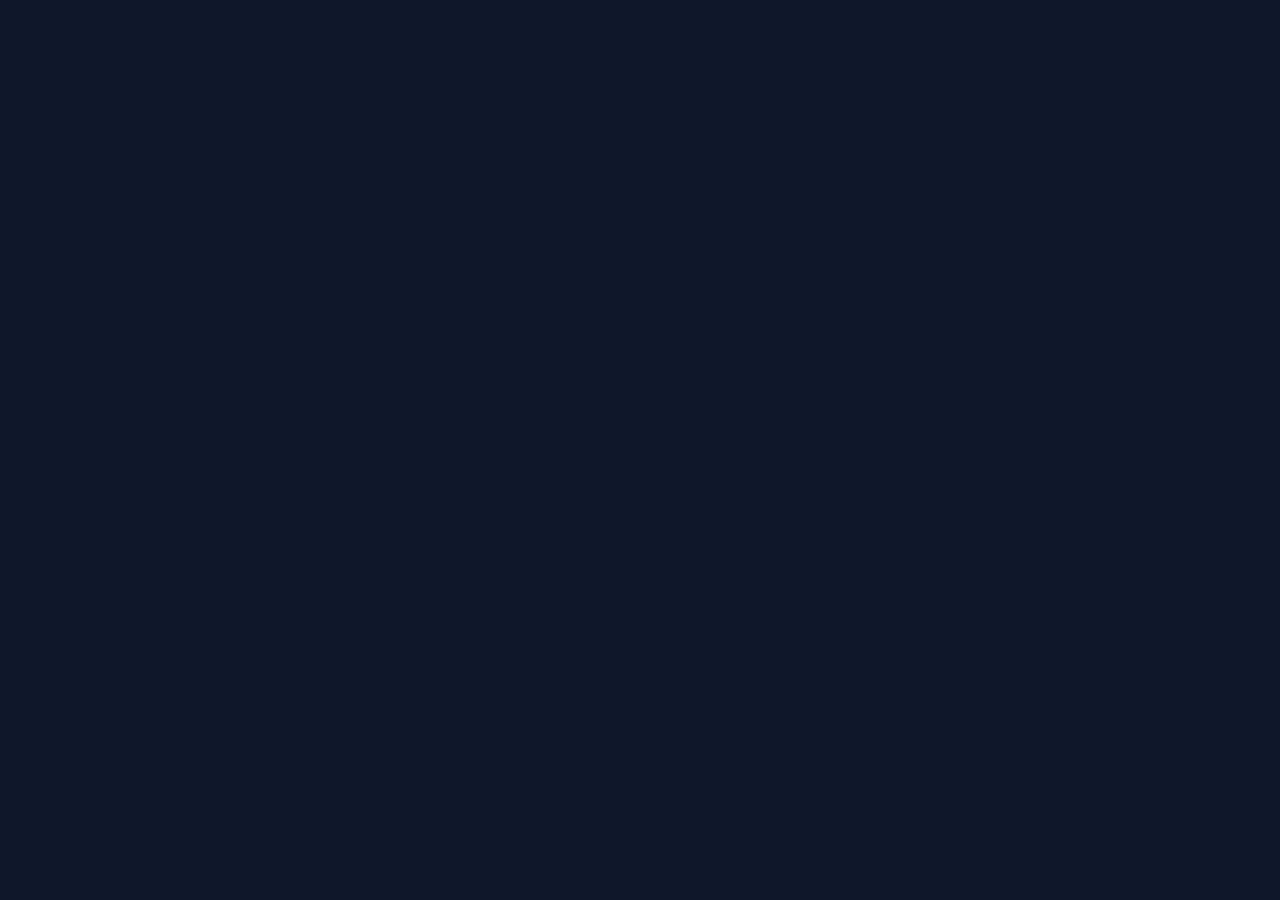
==== portal-noticias/index.html @ 81f73ae1 "organizando assets e fonts" ====
<!doctype html>
<html lang="pt-br">
  <head>
    <link
      rel="preconnect"
      href="https://fonts.googleapis.com"
    />
    <link
      rel="preconnect"
      href="https://fonts.gstatic.com"
      crossorigin
    />

    <meta charset="UTF-8" />
    <meta
      name="viewport"
      content="width=device-width, initial-scale=1.0"
    />
    <title>Portal de notícias</title>
    <link
      rel="stylesheet"
      href="styles/index.css"
    />

    <link
      href="https://fonts.googleapis.com/css2?family=Archivo:ital,wght@0,100..900;1,100..900&display=swap"
      rel="stylesheet"
    />
  </head>

  <body>
    
  </body>
</html>
---- portal-noticias/styles/index.css ----
@import url(global.css);
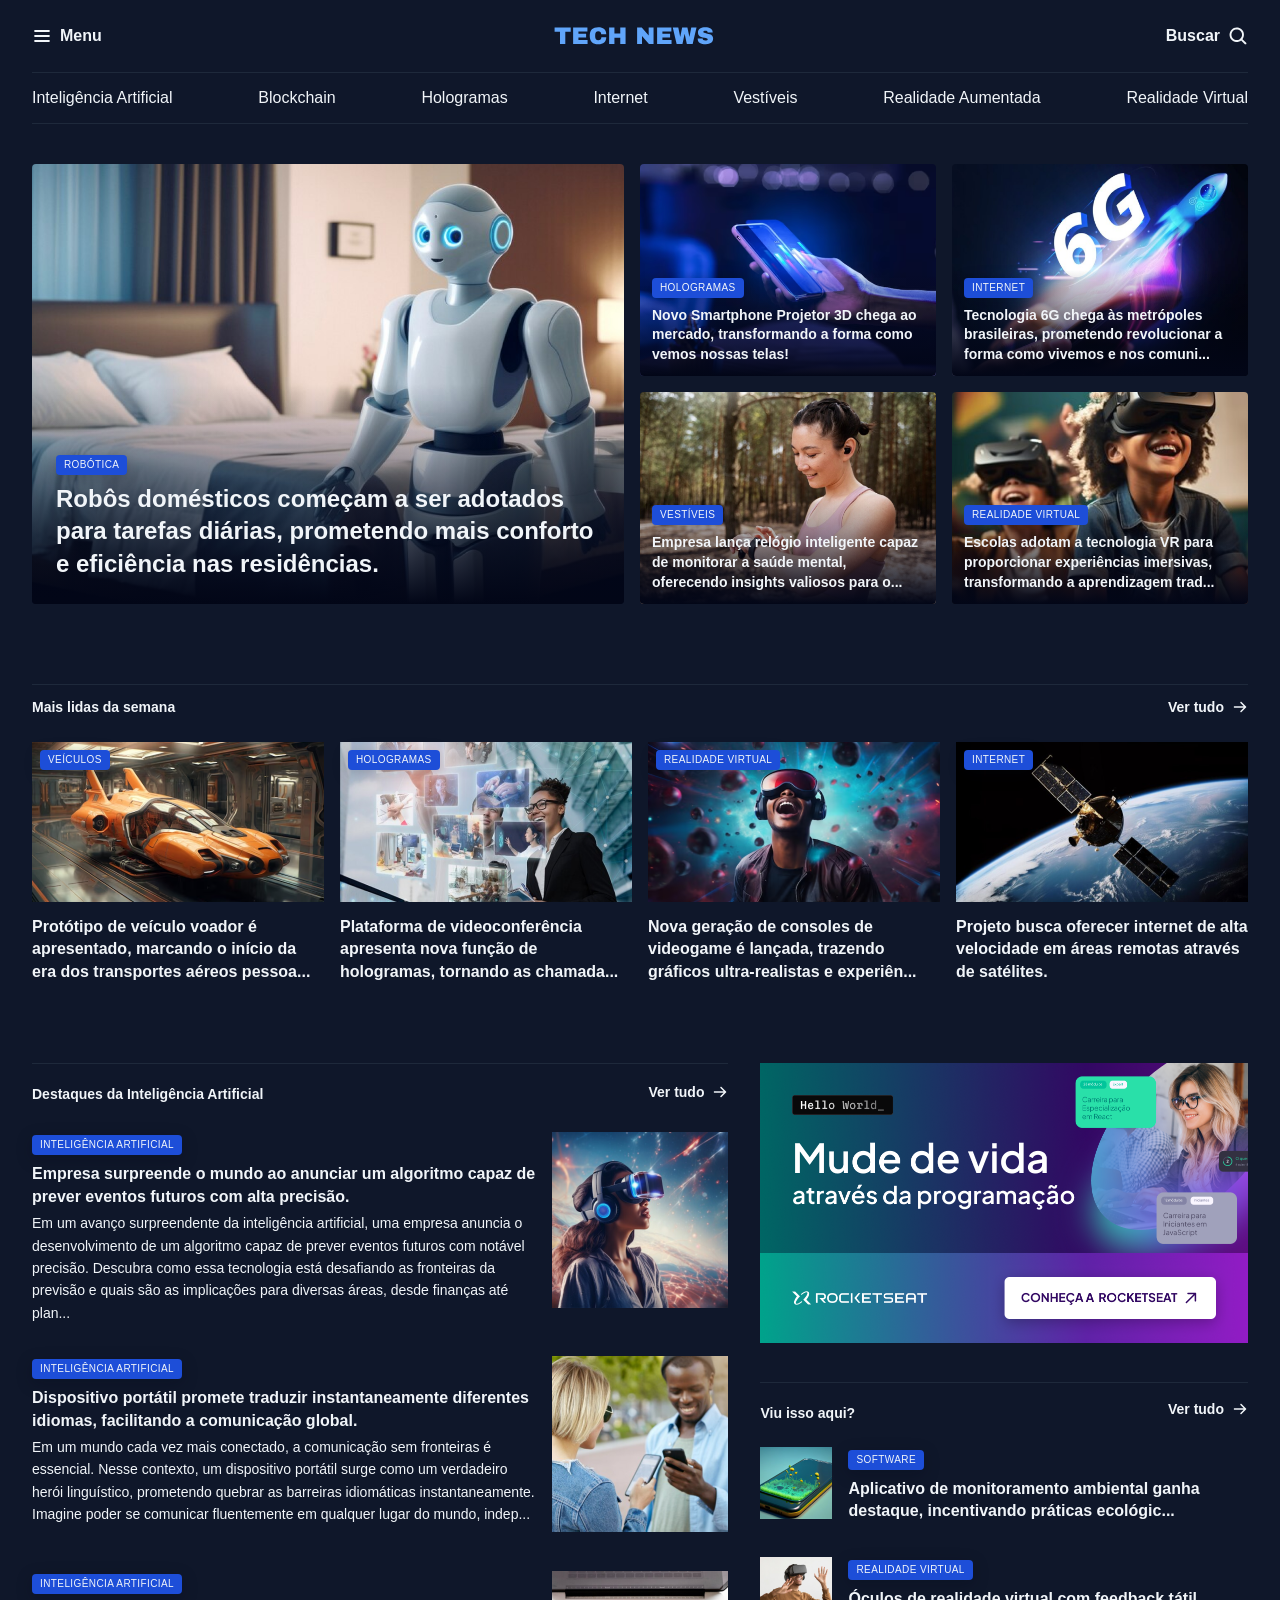
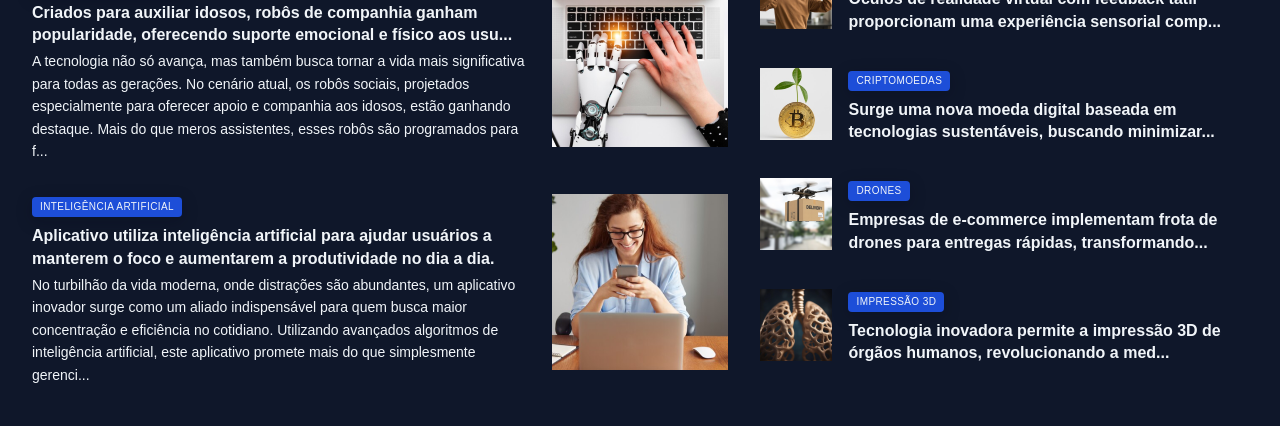
==== commit ebc05457: "estilizacao, secao e customizacao" ====
--- a/portal-noticias/index.html
+++ b/portal-noticias/index.html
@@ -1,5 +1,5 @@
 <!doctype html>
-<html lang="pt-br">
+<html lang="pt-BR">
   <head>
     <link
       rel="preconnect"
@@ -29,6 +29,385 @@
   </head>
 
   <body>
-    
+    <header class="container">
+      <nav
+        id="primary"
+        class="grid grid-flow-col"
+      >
+        <div>
+          <img
+            src="assets/icons/List.svg"
+            alt="ícone de menu"
+          />
+          <strong>Menu</strong>
+        </div>
+
+        <div>
+          <img
+            src="assets/Logo.svg"
+            alt="TechNews logo"
+          />
+        </div>
+
+        <div>
+          <strong>Buscar</strong>
+          <img
+            src="assets/icons/MagnifyingGlass.svg"
+            alt="ícone de lupa para pesquisa"
+          />
+        </div>
+      </nav>
+      <nav
+        id="secondary"
+        class="grid grid-flow-col"
+      >
+        <a href="#">Inteligência Artificial</a>
+        <a href="#">Blockchain</a>
+        <a href="#">Hologramas</a>
+        <a href="#">Internet</a>
+        <a href="#">Vestíveis</a>
+        <a href="#">Realidade Aumentada</a>
+        <a href="#">Realidade Virtual</a>
+      </nav>
+    </header>
+
+    <main class="grid container">
+      <section
+        id="featured"
+        class="grid grid-flow-col gap-16"
+      >
+        <figure class="card">
+          <img
+            src="assets/images/Image 01.png"
+            alt="Robôs domésticos começam a ser adotados para tarefas diárias, prometendo mais conforto e
+                eficiência nas residências."
+          />
+
+          <figcaption>
+            <span class="content-tag">robótica</span>
+            <h2 class="text-2xl">
+              Robôs domésticos começam a ser adotados para tarefas diárias, prometendo mais conforto e eficiência nas
+              residências.
+            </h2>
+          </figcaption>
+        </figure>
+
+        <div class="grid grid-cols-2 gap-16">
+          <figure class="card">
+            <img
+              src="assets/images/Image 02.png"
+              alt="Novo Smartphone Projetor 3D chega ao mercado, transformando a forma como vemos nossas telas!"
+            />
+
+            <figcaption>
+              <span class="content-tag">hologramas</span>
+              <h2 class="text-lg">
+                Novo Smartphone Projetor 3D chega ao mercado, transformando a forma como vemos nossas telas!
+              </h2>
+            </figcaption>
+          </figure>
+
+          <figure class="card">
+            <img
+              src="assets/images/Image 03.png"
+              alt="Tecnologia 6G chega às metrópoles brasileiras, prometendo revolucionar a forma como vivemos e nos comunicamos."
+            />
+
+            <figcaption>
+              <span class="content-tag">internet</span>
+              <h2 class="text-lg">
+                Tecnologia 6G chega às metrópoles brasileiras, prometendo revolucionar a forma como vivemos e nos
+                comuni...
+              </h2>
+            </figcaption>
+          </figure>
+
+          <figure class="card">
+            <img
+              src="assets/images/Image 04.png"
+              alt="Empresa lança relógio inteligente capaz de monitorar a saúde mental, oferecendo insights valiosos para o bem-estar pessoal."
+            />
+
+            <figcaption>
+              <span class="content-tag">vestíveis</span>
+              <h2 class="text-lg">
+                Empresa lança relógio inteligente capaz de monitorar a saúde mental, oferecendo insights valiosos para
+                o...
+              </h2>
+            </figcaption>
+          </figure>
+
+          <figure class="card">
+            <img
+              src="assets/images/Image 05.png"
+              alt="Escolas adotam a tecnologia VR para proporcionar experiências imersivas, transformando a aprendizagem tradicional."
+            />
+
+            <figcaption>
+              <span class="content-tag">realidade virtual</span>
+              <h2 class="text-lg">
+                Escolas adotam a tecnologia VR para proporcionar experiências imersivas, transformando a aprendizagem
+                trad...
+              </h2>
+            </figcaption>
+          </figure>
+        </div>
+      </section>
+
+      <section id="weekly">
+        <header class="grid grid-flow-col">
+          <h3>Mais lidas da semana</h3>
+          <a
+            href="#"
+            class="grid grid-flow-col"
+          >
+            <strong>Ver tudo</strong>
+            <span></span>
+          </a>
+        </header>
+
+        <div class="grid gap-16">
+          <figure>
+            <span class="content-tag">veículos</span>
+            <img
+              src="assets/images/Image 06.png"
+              alt=""
+            />
+            <p>Protótipo de veículo voador é apresentado, marcando o início da era dos transportes aéreos pessoa...</p>
+          </figure>
+
+          <figure>
+            <span class="content-tag">hologramas</span>
+            <img
+              src="assets/images/Image 07.png"
+              alt=""
+            />
+            <p>Plataforma de videoconferência apresenta nova função de hologramas, tornando as chamada...</p>
+          </figure>
+
+          <figure>
+            <span class="content-tag">realidade virtual</span>
+            <img
+              src="assets/images/Image 08.png"
+              alt=""
+            />
+            <p>Nova geração de consoles de videogame é lançada, trazendo gráficos ultra-realistas e experiên...</p>
+          </figure>
+
+          <figure>
+            <span class="content-tag">internet</span>
+            <img
+              src="assets/images/Image 09.png"
+              alt=""
+            />
+            <p>Projeto busca oferecer internet de alta velocidade em áreas remotas através de satélites.</p>
+          </figure>
+        </div>
+      </section>
+
+      <section id="ai">
+        <header class="grid grid-flow-col">
+          <h3>Destaques da Inteligência Artificial</h3>
+          <a
+            href="#"
+            class="grid grid-flow-col"
+          >
+            <strong>Ver tudo</strong>
+            <span></span>
+          </a>
+        </header>
+
+        <div class="grid gap-32">
+          <article class="grid grid-flow-col gap-16">
+            <div>
+              <span class="content-tag">Inteligência Artificial</span>
+              <h3 class="text-xl">
+                Empresa surpreende o mundo ao anunciar um algoritmo capaz de prever eventos futuros com alta precisão.
+              </h3>
+              <p class="text-sm">
+                Em um avanço surpreendente da inteligência artificial, uma empresa anuncia o desenvolvimento de um
+                algoritmo capaz de prever eventos futuros com notável precisão. Descubra como essa tecnologia está
+                desafiando as fronteiras da previsão e quais são as implicações para diversas áreas, desde finanças até
+                plan...
+              </p>
+            </div>
+            <div>
+              <img
+                src="assets/images/Image 10.png"
+                alt=""
+              />
+            </div>
+          </article>
+
+          <article class="grid grid-flow-col gap-16">
+            <div>
+              <span class="content-tag">Inteligência Artificial</span>
+              <h3 class="text-xl">
+                Dispositivo portátil promete traduzir instantaneamente diferentes idiomas, facilitando a comunicação
+                global.
+              </h3>
+              <p class="text-sm">
+                Em um mundo cada vez mais conectado, a comunicação sem fronteiras é essencial. Nesse contexto, um
+                dispositivo portátil surge como um verdadeiro herói linguístico, prometendo quebrar as barreiras
+                idiomáticas instantaneamente. Imagine poder se comunicar fluentemente em qualquer lugar do mundo,
+                indep...
+              </p>
+            </div>
+            <div>
+              <img
+                src="assets/images/Image 11.png"
+                alt=""
+              />
+            </div>
+          </article>
+
+          <article class="grid grid-flow-col gap-16">
+            <div>
+              <span class="content-tag">Inteligência Artificial</span>
+              <h3 class="text-xl">
+                Criados para auxiliar idosos, robôs de companhia ganham popularidade, oferecendo suporte emocional e
+                físico aos usu...
+              </h3>
+              <p class="text-sm">
+                A tecnologia não só avança, mas também busca tornar a vida mais significativa para todas as gerações. No
+                cenário atual, os robôs sociais, projetados especialmente para oferecer apoio e companhia aos idosos,
+                estão ganhando destaque. Mais do que meros assistentes, esses robôs são programados para f...
+              </p>
+            </div>
+            <div>
+              <img
+                src="assets/images/Image 12.png"
+                alt=""
+              />
+            </div>
+          </article>
+
+          <article class="grid grid-flow-col gap-16">
+            <div>
+              <span class="content-tag">Inteligência Artificial</span>
+              <h3 class="text-xl">
+                Aplicativo utiliza inteligência artificial para ajudar usuários a manterem o foco e aumentarem a
+                produtividade no dia a dia.
+              </h3>
+              <p class="text-sm">
+                No turbilhão da vida moderna, onde distrações são abundantes, um aplicativo inovador surge como um
+                aliado indispensável para quem busca maior concentração e eficiência no cotidiano. Utilizando avançados
+                algoritmos de inteligência artificial, este aplicativo promete mais do que simplesmente gerenci...
+              </p>
+            </div>
+            <div>
+              <img
+                src="assets/images/Image 13.png"
+                alt=""
+              />
+            </div>
+          </article>
+        </div>
+      </section>
+
+      <aside>
+        <div id="ads">
+          <img
+            src="assets/Ads.png"
+            alt=""
+          />
+        </div>
+
+        <section id="more">
+          <header class="grid grid-flow-col">
+            <h3>Viu isso aqui?</h3>
+            <a
+              href="#"
+              class="grid grid-flow-col"
+            >
+              <strong>Ver tudo</strong>
+              <span></span>
+            </a>
+          </header>
+
+          <div class="grid gap-32">
+            <article class="grid grid-flow-col gap-16">
+              <div>
+                <img
+                  src="assets/images/Image 14.png"
+                  alt="Aplicativo de monitoramento ambiental ganha destaque, incentivando práticas ecológicas e promovendo a conscientização."
+                />
+              </div>
+
+              <div>
+                <span class="content-tag">Software</span>
+                <h3 class="text-xl">
+                  Aplicativo de monitoramento ambiental ganha destaque, incentivando práticas ecológic...
+                </h3>
+              </div>
+            </article>
+
+            <article class="grid grid-flow-col gap-16">
+              <div>
+                <img
+                  src="assets/images/Image 15.png"
+                  alt="Óculos de realidade virtual com feedback tátil proporcionam uma experiência sensorial completa, imergindo usuários em ambientes digitais."
+                />
+              </div>
+
+              <div>
+                <span class="content-tag">Realidade virtual</span>
+                <h3 class="text-xl">
+                  Óculos de realidade virtual com feedback tátil proporcionam uma experiência sensorial comp...
+                </h3>
+              </div>
+            </article>
+
+            <article class="grid grid-flow-col gap-16">
+              <div>
+                <img
+                  src="assets/images/Image 16.png"
+                  alt="Surge uma nova moeda digital baseada em tecnologias sustentáveis, buscando minimizar o impacto ambiental associado à mineração de criptomoedas."
+                />
+              </div>
+
+              <div>
+                <span class="content-tag">criptomoedas</span>
+                <h3 class="text-xl">
+                  Surge uma nova moeda digital baseada em tecnologias sustentáveis, buscando minimizar...
+                </h3>
+              </div>
+            </article>
+
+            <article class="grid grid-flow-col gap-16">
+              <div>
+                <img
+                  src="assets/images/Image 17.png"
+                  alt="Empresas de e-commerce implementam frota de drones para entregas rápidas, transformando o cenário do comércio online."
+                />
+              </div>
+
+              <div>
+                <span class="content-tag">Drones</span>
+                <h3 class="text-xl">
+                  Empresas de e-commerce implementam frota de drones para entregas rápidas, transformando...
+                </h3>
+              </div>
+            </article>
+
+            <article class="grid grid-flow-col gap-16">
+              <div>
+                <img
+                  src="assets/images/Image 18.png"
+                  alt="Tecnologia inovadora permite a impressão 3D de órgãos humanos, revolucionando a medicina e a lista de espera por transplantes."
+                />
+              </div>
+
+              <div>
+                <span class="content-tag">Impressão 3D</span>
+                <h3 class="text-xl">
+                  Tecnologia inovadora permite a impressão 3D de órgãos humanos, revolucionando a med...
+                </h3>
+              </div>
+            </article>
+          </div>
+        </section>
+      </aside>
+    </main>
   </body>
 </html>
--- a/portal-noticias/styles/index.css
+++ b/portal-noticias/styles/index.css
@@ -1 +1,4 @@
-@import url(global.css);+@import url(global.css);
+@import url(utility.css);
+@import url(header.css);
+@import url(sections.css);
